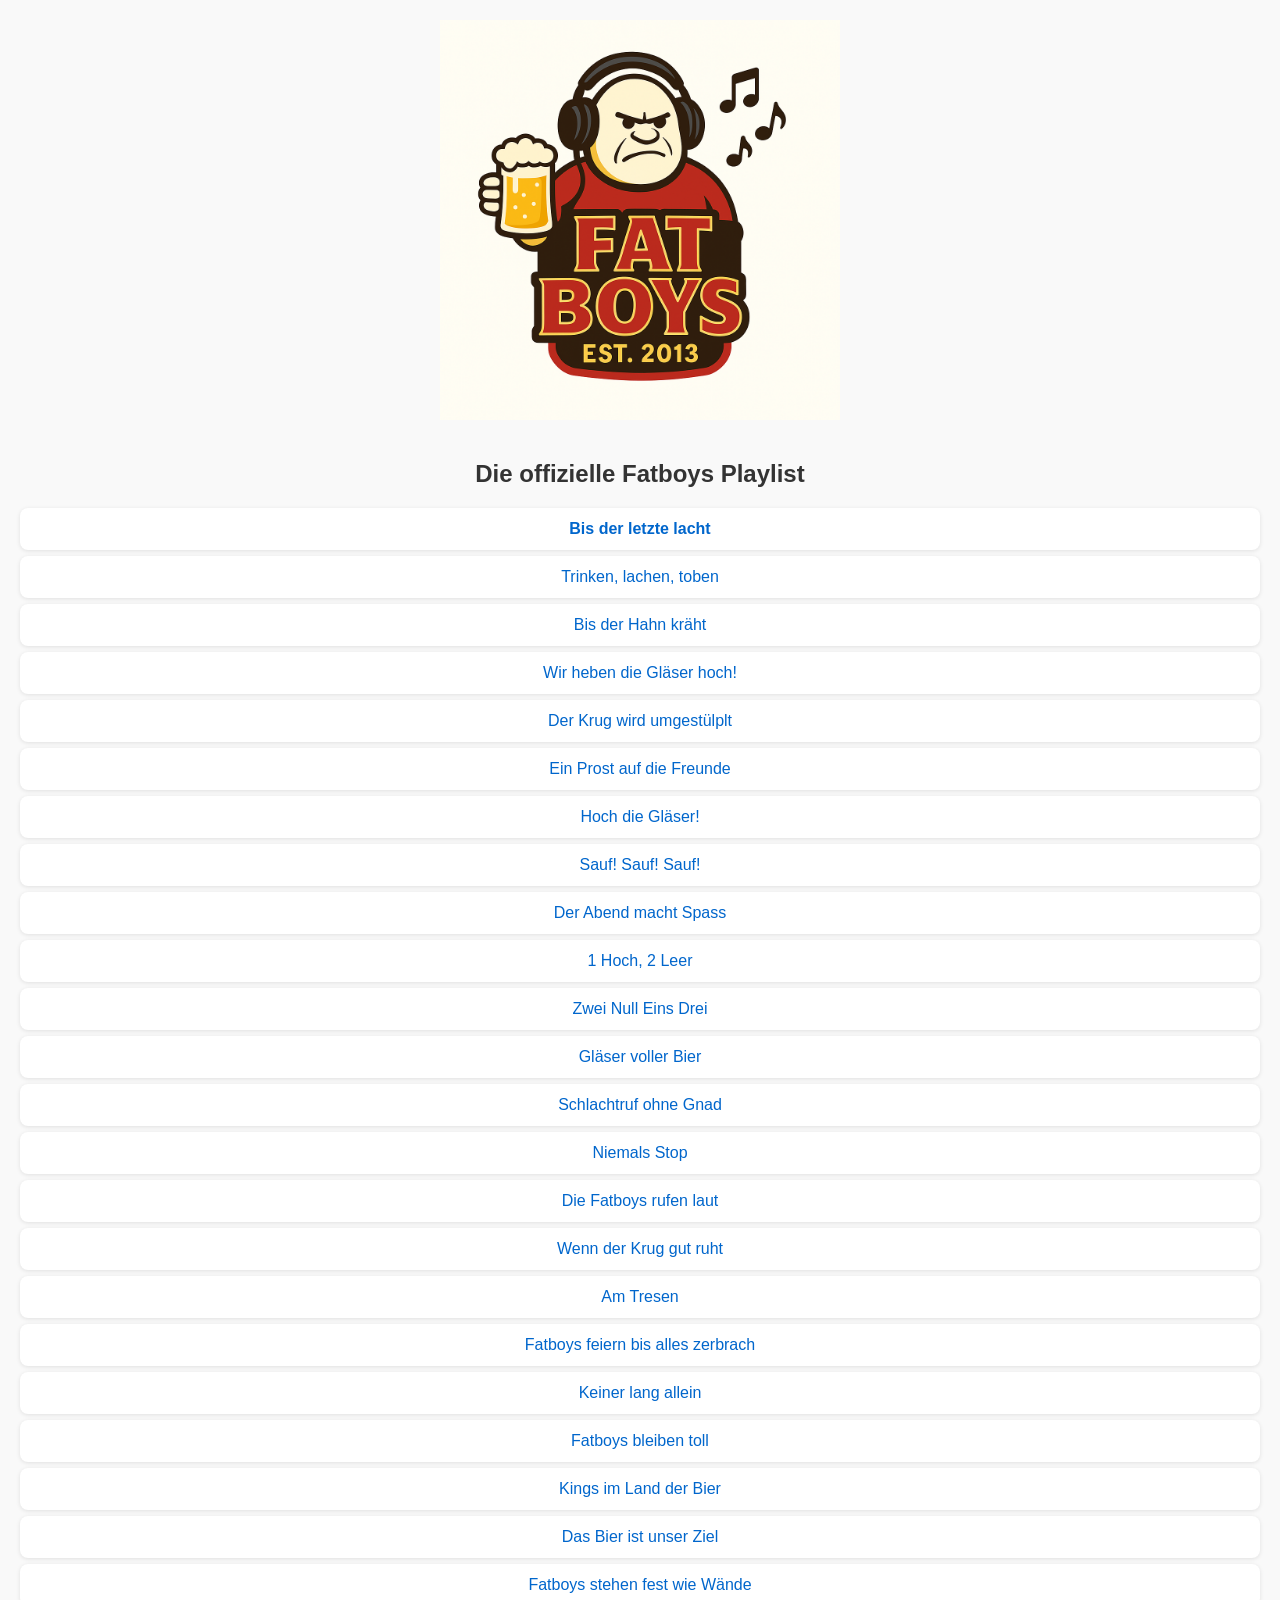
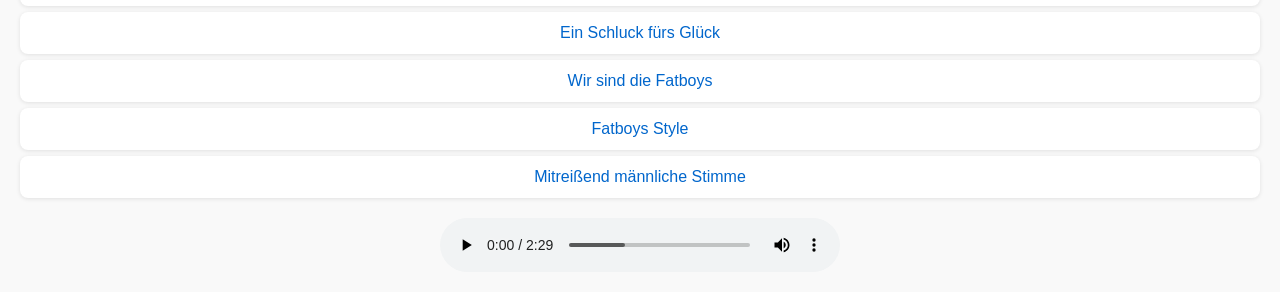
==== index.html @ b1289db1 "change order" ====
<!DOCTYPE html>
<html lang="en">

<head>
  <meta charset="UTF-8">
  <title>Fatboys Playlist</title>
  <link rel="stylesheet" href="style.css">
</head>

<body>
  <img src="img/logo.png" alt="Fatboys Logo" style="width: 400px; height: auto; margin-bottom: 20px;">
  <h1>Die offizielle Fatboys Playlist</h1>

  <ul id="playlist">
    <li data-src="songs/bis_der_letzte_lacht.mp3">Bis der letzte lacht</li>
    <li data-src="songs/trinken_lachen_toben.mp3">Trinken, lachen, toben</li>
    <li data-src="songs/bis_der_hahn_kraeht.mp3">Bis der Hahn kräht</li>
    <li data-src="songs/wir_heben_die_glaeser_hoch.mp3">Wir heben die Gläser hoch!</li>
    <li data-src="songs/der_krug_wird_umgestuelplt.mp3">Der Krug wird umgestülplt</li>
    <li data-src="songs/ein-prost-auf-die-freunde.mp3">Ein Prost auf die Freunde</li>
    <li data-src="songs/hoch_die_glaeser.mp3">Hoch die Gläser!</li>
    <li data-src="songs/sauf_sauf_sauf.mp3">Sauf! Sauf! Sauf!</li>
    <li data-src="songs/der_abend_macht_spass.mp3">Der Abend macht Spass</li>
    <li data-src="songs/1-hoch-2-leer.mp3">1 Hoch, 2 Leer</li>
    <li data-src="songs/2-0-1-3.mp3">Zwei Null Eins Drei</li>
    <li data-src="songs/glaeser_voller_bier.mp3">Gläser voller Bier</li>
    <li data-src="songs/schlachtruf-ohne-gnad.mp3">Schlachtruf ohne Gnad</li>
    <li data-src="songs/niemals_stop.mp3">Niemals Stop</li>
    <li data-src="songs/die-fatboys-rufen-laut.mp3">Die Fatboys rufen laut</li>
    <li data-src="songs/wenn_der_krug_gut_ruht.mp3">Wenn der Krug gut ruht</li>
    <li data-src="songs/am-tresen.mp3">Am Tresen</li>
    <li data-src="songs/fatboys-feiern-bis-alles-zerbrach.mp3">Fatboys feiern bis alles zerbrach</li>
    <li data-src="songs/keiner-lang-allein.mp3">Keiner lang allein</li>
    <li data-src="songs/fatboys-bleiben-toll.mp3">Fatboys bleiben toll</li>
    <li data-src="songs/kings_im_land_der_bier.mp3">Kings im Land der Bier</li>
    <li data-src="songs/das-bier-ist-unser-ziel.mp3">Das Bier ist unser Ziel</li>
    <li data-src="songs/fatboys-stehen-fest-wie-waende.mp3">Fatboys stehen fest wie Wände</li>
    <li data-src="songs/ein_schluck_fuers_glueck.mp3">Ein Schluck fürs Glück</li>
    <li data-src="songs/wir-sind-die-fatboys.mp3">Wir sind die Fatboys</li>
    <li data-src="songs/fatboys_style.mp3">Fatboys Style</li>
    <li data-src="songs/mitreissend_maennliche_stimme.mp3">Mitreißend männliche Stimme</li>
    <!-- Add more songs here -->
  </ul>

  <audio id="audioPlayer" controls></audio>

  <script>
    const audioPlayer = document.getElementById("audioPlayer");
    const playlist = document.getElementById("playlist");
    const songs = Array.from(playlist.querySelectorAll("li"));
    let currentSongIndex = 0;

    function playSong(index) {
      if (index >= 0 && index < songs.length) {
        const songItem = songs[index];
        const src = songItem.getAttribute("data-src");

        // Update UI
        songs.forEach(li => li.style.fontWeight = "normal");
        songItem.style.fontWeight = "bold";

        // Load and play the new song
        audioPlayer.pause(); // stop current if any
        audioPlayer.src = src;
        audioPlayer.load();
        audioPlayer.play().catch(err => {
          console.error("Playback failed:", err);
        });

        currentSongIndex = index;
      }
    }

    // Play selected song when clicked
    playlist.addEventListener("click", function (e) {
      if (e.target.tagName === "LI") {
        const index = songs.indexOf(e.target);
        playSong(index);
      }
    });

    // Play next song or loop to first
    audioPlayer.addEventListener("ended", function () {
      const nextIndex = (currentSongIndex + 1) % songs.length;
      playSong(nextIndex);
    });

    // Optional: Highlight the first song on load, but don't auto-play
    songs.forEach(li => li.style.fontWeight = "normal");
    if (songs.length > 0) {
      songs[0].style.fontWeight = "bold";
      audioPlayer.src = songs[0].getAttribute("data-src");
    }
  </script>
</body>

</html>
---- style.css ----
body {
  font-family: sans-serif;
  background: #f9f9f9;
  padding: 40px;
  text-align: center;
}

h1 {
  color: #333;
}

ul#playlist {
  list-style-type: none;
  padding: 0;
}

ul#playlist li {
  padding: 10px;
  cursor: pointer;
  color: #0066cc;
}

ul#playlist li:hover {
  background-color: #eee;
}

body {
  font-family: sans-serif;
  background: #f9f9f9;
  padding: 20px;
  margin: 0;
  text-align: center;
}

h1 {
  color: #333;
  font-size: 1.5rem;
}

ul#playlist {
  list-style-type: none;
  padding: 0;
  margin: 20px 0;
}

ul#playlist li {
  padding: 12px;
  margin: 6px 0;
  cursor: pointer;
  color: #0066cc;
  background-color: white;
  border-radius: 8px;
  box-shadow: 0 1px 4px rgba(0, 0, 0, 0.1);
  font-size: 1rem;
  transition: background-color 0.2s;
}

ul#playlist li:hover {
  background-color: #f0f0f0;
}

ul#playlist li:active {
  background-color: #e0e0e0;
}

ul#playlist li.bold {
  font-weight: bold;
  background-color: #d0ebff;
}

audio {
  width: 100%;
  max-width: 400px;
  margin: 0 auto;
  display: block;
}

@media (max-width: 600px) {
  body {
    padding: 10px;
  }

  h1 {
    font-size: 1.2rem;
  }

  ul#playlist li {
    font-size: 0.95rem;
    padding: 10px;
  }
}

<audio id="audioPlayer" controls></audio><script>const audioPlayer=document.getElementById("audioPlayer");
const playlist=document.getElementById("playlist");
const songs=Array.from(playlist.querySelectorAll("li"));
let currentSongIndex=0;

function playSong(index) {
  if (index >=0 && index < songs.length) {
    const songItem=songs[index];
    audioPlayer.src=songItem.getAttribute("data-src");
    audioPlayer.load(); // ensure browser knows source has changed
    audioPlayer.play(); // start playing
    songs.forEach(li=> li.style.fontWeight="normal");
    songItem.style.fontWeight="bold";
    currentSongIndex=index;
  }
}

playlist.addEventListener("click", function(e) {
    if (e.target.tagName==="LI") {
      const index=songs.indexOf(e.target);
      playSong(index);
    }
  });

audioPlayer.addEventListener("ended", function () {
    const nextIndex=currentSongIndex + 1;

    if (nextIndex < songs.length) {
      playSong(nextIndex);
    }

    else {
      playSong(0); // loop back to start
    }
  });

// Start with first song highlighted but not autoplayed
songs.forEach(li=> li.style.fontWeight="normal");
songs[0].style.fontWeight="bold";
</script>
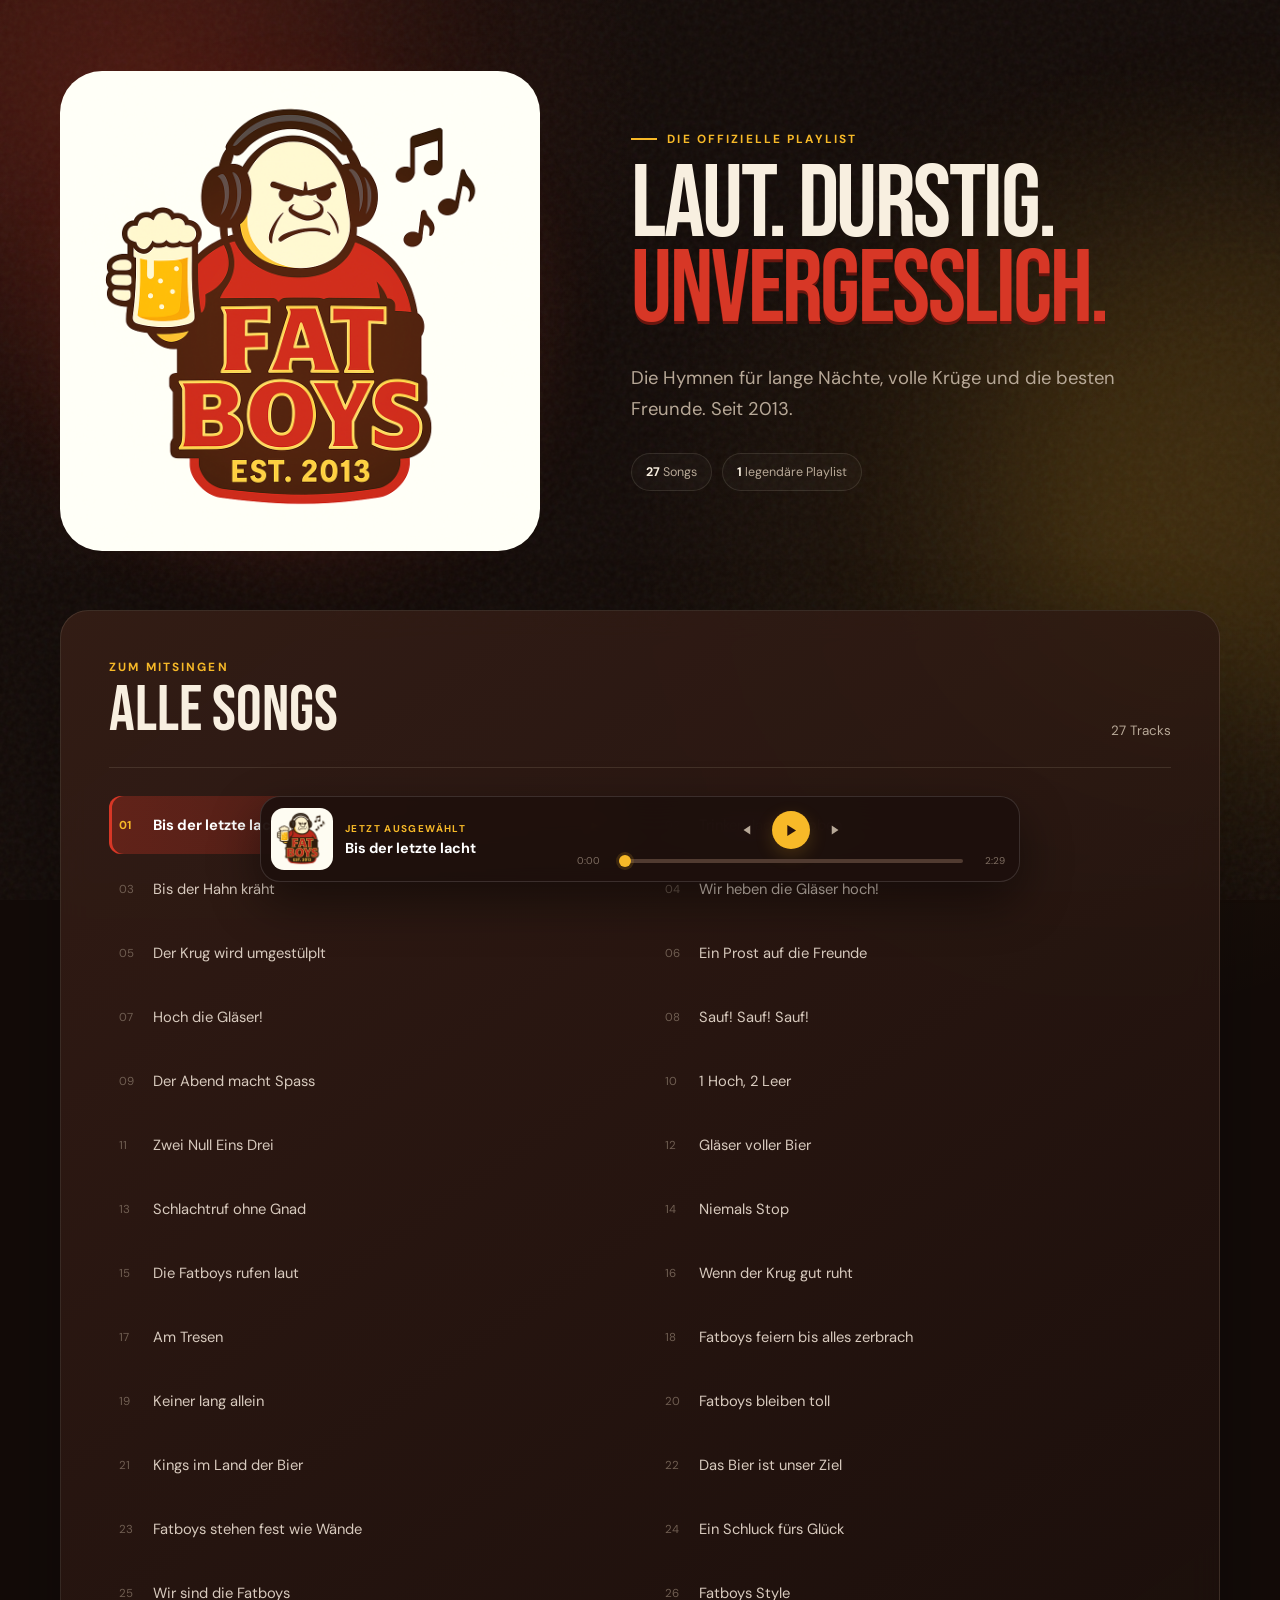
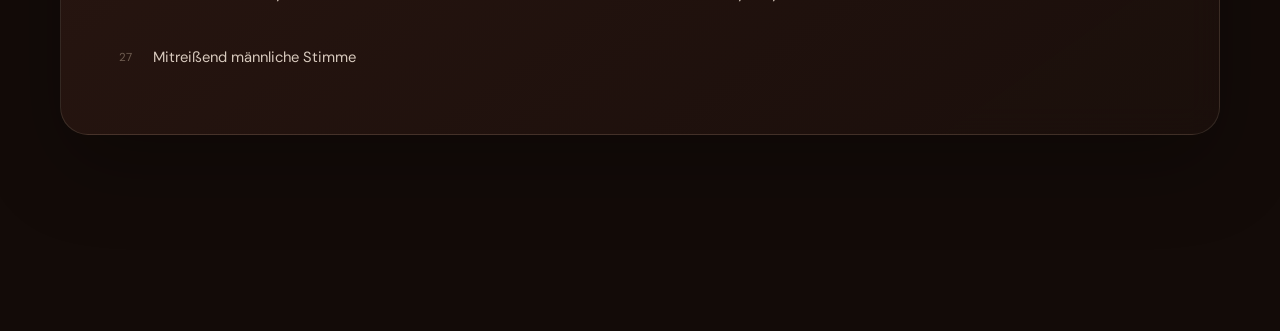
==== commit 0e749264: "Redesign music player" ====
--- a/index.html
+++ b/index.html
@@ -1,96 +1,210 @@
 <!DOCTYPE html>
-<html lang="en">
+<html lang="de">
 
 <head>
   <meta charset="UTF-8">
+  <meta name="viewport" content="width=device-width, initial-scale=1.0">
+  <meta name="theme-color" content="#130b08">
+  <meta name="description" content="Die offizielle Fatboys Playlist.">
   <title>Fatboys Playlist</title>
+  <link rel="preconnect" href="https://fonts.googleapis.com">
+  <link rel="preconnect" href="https://fonts.gstatic.com" crossorigin>
+  <link href="https://fonts.googleapis.com/css2?family=Bebas+Neue&family=DM+Sans:wght@400;500;600;700&display=swap" rel="stylesheet">
   <link rel="stylesheet" href="style.css">
 </head>
 
 <body>
-  <img src="img/logo.png" alt="Fatboys Logo" style="width: 400px; height: auto; margin-bottom: 20px;">
-  <h1>Die offizielle Fatboys Playlist</h1>
-
-  <ul id="playlist">
-    <li data-src="songs/bis_der_letzte_lacht.mp3">Bis der letzte lacht</li>
-    <li data-src="songs/trinken_lachen_toben.mp3">Trinken, lachen, toben</li>
-    <li data-src="songs/bis_der_hahn_kraeht.mp3">Bis der Hahn kräht</li>
-    <li data-src="songs/wir_heben_die_glaeser_hoch.mp3">Wir heben die Gläser hoch!</li>
-    <li data-src="songs/der_krug_wird_umgestuelplt.mp3">Der Krug wird umgestülplt</li>
-    <li data-src="songs/ein-prost-auf-die-freunde.mp3">Ein Prost auf die Freunde</li>
-    <li data-src="songs/hoch_die_glaeser.mp3">Hoch die Gläser!</li>
-    <li data-src="songs/sauf_sauf_sauf.mp3">Sauf! Sauf! Sauf!</li>
-    <li data-src="songs/der_abend_macht_spass.mp3">Der Abend macht Spass</li>
-    <li data-src="songs/1-hoch-2-leer.mp3">1 Hoch, 2 Leer</li>
-    <li data-src="songs/2-0-1-3.mp3">Zwei Null Eins Drei</li>
-    <li data-src="songs/glaeser_voller_bier.mp3">Gläser voller Bier</li>
-    <li data-src="songs/schlachtruf-ohne-gnad.mp3">Schlachtruf ohne Gnad</li>
-    <li data-src="songs/niemals_stop.mp3">Niemals Stop</li>
-    <li data-src="songs/die-fatboys-rufen-laut.mp3">Die Fatboys rufen laut</li>
-    <li data-src="songs/wenn_der_krug_gut_ruht.mp3">Wenn der Krug gut ruht</li>
-    <li data-src="songs/am-tresen.mp3">Am Tresen</li>
-    <li data-src="songs/fatboys-feiern-bis-alles-zerbrach.mp3">Fatboys feiern bis alles zerbrach</li>
-    <li data-src="songs/keiner-lang-allein.mp3">Keiner lang allein</li>
-    <li data-src="songs/fatboys-bleiben-toll.mp3">Fatboys bleiben toll</li>
-    <li data-src="songs/kings_im_land_der_bier.mp3">Kings im Land der Bier</li>
-    <li data-src="songs/das-bier-ist-unser-ziel.mp3">Das Bier ist unser Ziel</li>
-    <li data-src="songs/fatboys-stehen-fest-wie-waende.mp3">Fatboys stehen fest wie Wände</li>
-    <li data-src="songs/ein_schluck_fuers_glueck.mp3">Ein Schluck fürs Glück</li>
-    <li data-src="songs/wir-sind-die-fatboys.mp3">Wir sind die Fatboys</li>
-    <li data-src="songs/fatboys_style.mp3">Fatboys Style</li>
-    <li data-src="songs/mitreissend_maennliche_stimme.mp3">Mitreißend männliche Stimme</li>
-    <!-- Add more songs here -->
-  </ul>
-
-  <audio id="audioPlayer" controls></audio>
+  <div class="ambient ambient-one" aria-hidden="true"></div>
+  <div class="ambient ambient-two" aria-hidden="true"></div>
+
+  <main class="app-shell">
+    <header class="hero">
+      <div class="brand-mark">
+        <img src="img/logo.png" alt="Fatboys Logo">
+      </div>
+      <div class="hero-copy">
+        <p class="eyebrow"><span></span> Die offizielle Playlist</p>
+        <h1>Laut. Durstig.<br><em>Unvergesslich.</em></h1>
+        <p class="intro">Die Hymnen für lange Nächte, volle Krüge und die besten Freunde. Seit 2013.</p>
+        <div class="hero-meta" aria-label="Playlist Informationen">
+          <span><strong>27</strong> Songs</span>
+          <span><strong>1</strong> legendäre Playlist</span>
+        </div>
+      </div>
+    </header>
+
+    <section class="library" aria-labelledby="playlist-title">
+      <div class="section-heading">
+        <div>
+          <p class="eyebrow">Zum Mitsingen</p>
+          <h2 id="playlist-title">Alle Songs</h2>
+        </div>
+        <p class="track-count">27 Tracks</p>
+      </div>
+
+      <ol id="playlist">
+        <li data-src="songs/bis_der_letzte_lacht.mp3">Bis der letzte lacht</li>
+        <li data-src="songs/trinken_lachen_toben.mp3">Trinken, lachen, toben</li>
+        <li data-src="songs/bis_der_hahn_kraeht.mp3">Bis der Hahn kräht</li>
+        <li data-src="songs/wir_heben_die_glaeser_hoch.mp3">Wir heben die Gläser hoch!</li>
+        <li data-src="songs/der_krug_wird_umgestuelplt.mp3">Der Krug wird umgestülplt</li>
+        <li data-src="songs/ein-prost-auf-die-freunde.mp3">Ein Prost auf die Freunde</li>
+        <li data-src="songs/hoch_die_glaeser.mp3">Hoch die Gläser!</li>
+        <li data-src="songs/sauf_sauf_sauf.mp3">Sauf! Sauf! Sauf!</li>
+        <li data-src="songs/der_abend_macht_spass.mp3">Der Abend macht Spass</li>
+        <li data-src="songs/1-hoch-2-leer.mp3">1 Hoch, 2 Leer</li>
+        <li data-src="songs/2-0-1-3.mp3">Zwei Null Eins Drei</li>
+        <li data-src="songs/glaeser_voller_bier.mp3">Gläser voller Bier</li>
+        <li data-src="songs/schlachtruf-ohne-gnad.mp3">Schlachtruf ohne Gnad</li>
+        <li data-src="songs/niemals_stop.mp3">Niemals Stop</li>
+        <li data-src="songs/die-fatboys-rufen-laut.mp3">Die Fatboys rufen laut</li>
+        <li data-src="songs/wenn_der_krug_gut_ruht.mp3">Wenn der Krug gut ruht</li>
+        <li data-src="songs/am-tresen.mp3">Am Tresen</li>
+        <li data-src="songs/fatboys-feiern-bis-alles-zerbrach.mp3">Fatboys feiern bis alles zerbrach</li>
+        <li data-src="songs/keiner-lang-allein.mp3">Keiner lang allein</li>
+        <li data-src="songs/fatboys-bleiben-toll.mp3">Fatboys bleiben toll</li>
+        <li data-src="songs/kings_im_land_der_bier.mp3">Kings im Land der Bier</li>
+        <li data-src="songs/das-bier-ist-unser-ziel.mp3">Das Bier ist unser Ziel</li>
+        <li data-src="songs/fatboys-stehen-fest-wie-waende.mp3">Fatboys stehen fest wie Wände</li>
+        <li data-src="songs/ein_schluck_fuers_glueck.mp3">Ein Schluck fürs Glück</li>
+        <li data-src="songs/wir-sind-die-fatboys.mp3">Wir sind die Fatboys</li>
+        <li data-src="songs/fatboys_style.mp3">Fatboys Style</li>
+        <li data-src="songs/mitreissend_maennliche_stimme.mp3">Mitreißend männliche Stimme</li>
+      </ol>
+    </section>
+  </main>
+
+  <aside class="player-bar" aria-label="Musikplayer">
+    <div class="now-playing">
+      <div class="mini-art"><img src="img/logo.png" alt=""></div>
+      <div>
+        <p class="now-label">Jetzt ausgewählt</p>
+        <p id="current-title">Bis der letzte lacht</p>
+      </div>
+    </div>
+    <div class="player-controls">
+      <div class="transport">
+        <button id="previous" class="icon-button" type="button" aria-label="Vorheriger Song">
+          <svg viewBox="0 0 24 24" aria-hidden="true"><path d="M7 5v14M19 6l-9 6 9 6V6z"/></svg>
+        </button>
+        <button id="play-pause" class="play-button" type="button" aria-label="Abspielen">
+          <svg class="play-icon" viewBox="0 0 24 24" aria-hidden="true"><path d="M8 5v14l11-7L8 5z"/></svg>
+          <svg class="pause-icon" viewBox="0 0 24 24" aria-hidden="true"><path d="M7 5h4v14H7V5zm6 0h4v14h-4V5z"/></svg>
+        </button>
+        <button id="next" class="icon-button" type="button" aria-label="Nächster Song">
+          <svg viewBox="0 0 24 24" aria-hidden="true"><path d="M17 5v14M5 6l9 6-9 6V6z"/></svg>
+        </button>
+      </div>
+      <div class="timeline">
+        <span id="current-time">0:00</span>
+        <input id="progress" type="range" min="0" max="100" value="0" step="0.1" aria-label="Wiedergabeposition">
+        <span id="duration">0:00</span>
+      </div>
+    </div>
+    <audio id="audioPlayer" preload="metadata"></audio>
+  </aside>
 
   <script>
     const audioPlayer = document.getElementById("audioPlayer");
     const playlist = document.getElementById("playlist");
+    const currentTitle = document.getElementById("current-title");
+    const playPauseButton = document.getElementById("play-pause");
+    const previousButton = document.getElementById("previous");
+    const nextButton = document.getElementById("next");
+    const progress = document.getElementById("progress");
+    const currentTime = document.getElementById("current-time");
+    const duration = document.getElementById("duration");
     const songs = Array.from(playlist.querySelectorAll("li"));
     let currentSongIndex = 0;
 
-    function playSong(index) {
-      if (index >= 0 && index < songs.length) {
-        const songItem = songs[index];
-        const src = songItem.getAttribute("data-src");
-
-        // Update UI
-        songs.forEach(li => li.style.fontWeight = "normal");
-        songItem.style.fontWeight = "bold";
-
-        // Load and play the new song
-        audioPlayer.pause(); // stop current if any
-        audioPlayer.src = src;
-        audioPlayer.load();
-        audioPlayer.play().catch(err => {
-          console.error("Playback failed:", err);
-        });
-
-        currentSongIndex = index;
+    function selectSong(index, shouldPlay = true) {
+      if (index < 0 || index >= songs.length) return;
+
+      const songItem = songs[index];
+      songs.forEach(item => item.classList.remove("is-active"));
+      songItem.classList.add("is-active");
+      currentTitle.textContent = songItem.textContent;
+      audioPlayer.src = songItem.dataset.src;
+      currentSongIndex = index;
+
+      if (shouldPlay) {
+        audioPlayer.play().catch(error => console.error("Playback failed:", error));
       }
     }
 
-    // Play selected song when clicked
-    playlist.addEventListener("click", function (e) {
-      if (e.target.tagName === "LI") {
-        const index = songs.indexOf(e.target);
-        playSong(index);
-      }
-    });
-
-    // Play next song or loop to first
-    audioPlayer.addEventListener("ended", function () {
-      const nextIndex = (currentSongIndex + 1) % songs.length;
-      playSong(nextIndex);
-    });
-
-    // Optional: Highlight the first song on load, but don't auto-play
-    songs.forEach(li => li.style.fontWeight = "normal");
-    if (songs.length > 0) {
-      songs[0].style.fontWeight = "bold";
-      audioPlayer.src = songs[0].getAttribute("data-src");
+    playlist.addEventListener("click", event => {
+      const song = event.target.closest("li");
+      if (song) selectSong(songs.indexOf(song));
+    });
+
+    playlist.addEventListener("keydown", event => {
+      const song = event.target.closest("li");
+      if (song && (event.key === "Enter" || event.key === " ")) {
+        event.preventDefault();
+        selectSong(songs.indexOf(song));
+      }
+    });
+
+    function formatTime(seconds) {
+      if (!Number.isFinite(seconds)) return "0:00";
+      const minutes = Math.floor(seconds / 60);
+      return `${minutes}:${Math.floor(seconds % 60).toString().padStart(2, "0")}`;
     }
+
+    playPauseButton.addEventListener("click", () => {
+      if (audioPlayer.paused) {
+        audioPlayer.play().catch(error => console.error("Playback failed:", error));
+      } else {
+        audioPlayer.pause();
+      }
+    });
+
+    previousButton.addEventListener("click", () => {
+      selectSong((currentSongIndex - 1 + songs.length) % songs.length);
+    });
+
+    nextButton.addEventListener("click", () => {
+      selectSong((currentSongIndex + 1) % songs.length);
+    });
+
+    progress.addEventListener("input", () => {
+      if (Number.isFinite(audioPlayer.duration)) {
+        audioPlayer.currentTime = (progress.value / 100) * audioPlayer.duration;
+      }
+    });
+
+    audioPlayer.addEventListener("timeupdate", () => {
+      currentTime.textContent = formatTime(audioPlayer.currentTime);
+      const percentage = audioPlayer.duration ? (audioPlayer.currentTime / audioPlayer.duration) * 100 : 0;
+      progress.value = percentage;
+      progress.style.setProperty("--progress", `${percentage}%`);
+    });
+
+    audioPlayer.addEventListener("loadedmetadata", () => {
+      duration.textContent = formatTime(audioPlayer.duration);
+    });
+
+    audioPlayer.addEventListener("play", () => {
+      playPauseButton.classList.add("is-playing");
+      playPauseButton.setAttribute("aria-label", "Pausieren");
+    });
+
+    audioPlayer.addEventListener("pause", () => {
+      playPauseButton.classList.remove("is-playing");
+      playPauseButton.setAttribute("aria-label", "Abspielen");
+    });
+
+    audioPlayer.addEventListener("ended", () => {
+      selectSong((currentSongIndex + 1) % songs.length);
+    });
+
+    songs.forEach((song, index) => {
+      song.tabIndex = 0;
+      song.setAttribute("role", "button");
+      song.setAttribute("aria-label", `${index + 1}. ${song.textContent} abspielen`);
+    });
+
+    if (songs.length) selectSong(0, false);
   </script>
 </body>
 
--- a/style.css
+++ b/style.css
@@ -1,132 +1,413 @@
+:root {
+  --ink: #f8efe0;
+  --muted: #b7a897;
+  --red: #d73726;
+  --red-dark: #8f1e18;
+  --gold: #f7b928;
+  --brown: #2b1710;
+  --panel: rgba(38, 22, 17, 0.78);
+  --line: rgba(255, 239, 218, 0.11);
+  --display: "Bebas Neue", Impact, sans-serif;
+  --body: "DM Sans", system-ui, sans-serif;
+}
+
+* { box-sizing: border-box; }
+
+html { scroll-behavior: smooth; }
+
 body {
-  font-family: sans-serif;
-  background: #f9f9f9;
-  padding: 40px;
-  text-align: center;
-}
+  margin: 0;
+  min-height: 100vh;
+  color: var(--ink);
+  background:
+    radial-gradient(circle at 12% 5%, rgba(189, 55, 35, 0.2), transparent 31rem),
+    radial-gradient(circle at 87% 28%, rgba(247, 185, 40, 0.08), transparent 30rem),
+    #130b08;
+  font-family: var(--body);
+  padding-bottom: 124px;
+  overflow-x: hidden;
+}
+
+body::before {
+  content: "";
+  position: fixed;
+  inset: 0;
+  z-index: -2;
+  opacity: 0.16;
+  background-image: url("data:image/svg+xml,%3Csvg viewBox='0 0 180 180' xmlns='http://www.w3.org/2000/svg'%3E%3Cfilter id='n'%3E%3CfeTurbulence type='fractalNoise' baseFrequency='.9' numOctaves='3' stitchTiles='stitch'/%3E%3C/filter%3E%3Crect width='100%25' height='100%25' filter='url(%23n)' opacity='.35'/%3E%3C/svg%3E");
+  pointer-events: none;
+}
+
+.ambient {
+  position: fixed;
+  z-index: -1;
+  width: 34rem;
+  height: 34rem;
+  border-radius: 50%;
+  filter: blur(100px);
+  opacity: 0.13;
+  pointer-events: none;
+}
+
+.ambient-one { top: -14rem; left: -12rem; background: var(--red); }
+.ambient-two { right: -15rem; bottom: 10rem; background: var(--gold); }
+
+.app-shell {
+  width: min(1160px, calc(100% - 40px));
+  margin: 0 auto;
+}
+
+.hero {
+  min-height: 610px;
+  display: grid;
+  grid-template-columns: minmax(340px, 0.9fr) 1.1fr;
+  align-items: center;
+  gap: clamp(3rem, 7vw, 7rem);
+  padding: 64px 0 52px;
+}
+
+.brand-mark {
+  position: relative;
+  isolation: isolate;
+  animation: rise-in 0.7s ease-out both;
+}
+
+.brand-mark::before {
+  content: "";
+  position: absolute;
+  inset: 13% 7% 3%;
+  z-index: -1;
+  border-radius: 48%;
+  background: var(--red);
+  opacity: 0.22;
+  filter: blur(54px);
+}
+
+.brand-mark img {
+  display: block;
+  width: 100%;
+  max-width: 480px;
+  aspect-ratio: 1;
+  object-fit: cover;
+  border-radius: 42px;
+  mix-blend-mode: screen;
+  filter: contrast(1.04) saturate(1.08);
+}
+
+.hero-copy { animation: rise-in 0.7s 0.12s ease-out both; }
+
+.eyebrow {
+  display: flex;
+  align-items: center;
+  gap: 10px;
+  margin: 0 0 16px;
+  color: var(--gold);
+  font-size: 0.74rem;
+  font-weight: 700;
+  letter-spacing: 0.18em;
+  text-transform: uppercase;
+}
+
+.eyebrow span { width: 26px; height: 2px; background: currentColor; }
+
+h1, h2 { font-family: var(--display); font-weight: 400; text-transform: uppercase; }
 
 h1 {
-  color: #333;
-}
-
-ul#playlist {
-  list-style-type: none;
+  margin: 0;
+  max-width: 690px;
+  font-size: clamp(4.4rem, 8vw, 7.7rem);
+  line-height: 0.83;
+  letter-spacing: -0.025em;
+}
+
+h1 em { color: var(--red); font-style: normal; text-shadow: 0 3px 0 #69160f; }
+
+.intro {
+  max-width: 550px;
+  margin: 30px 0 28px;
+  color: var(--muted);
+  font-size: clamp(1rem, 1.5vw, 1.15rem);
+  line-height: 1.7;
+}
+
+.hero-meta { display: flex; gap: 10px; flex-wrap: wrap; }
+
+.hero-meta span {
+  padding: 10px 14px;
+  border: 1px solid var(--line);
+  border-radius: 999px;
+  color: var(--muted);
+  font-size: 0.78rem;
+  background: rgba(255,255,255,0.025);
+}
+
+.hero-meta strong { color: var(--ink); }
+
+.library {
+  margin-bottom: 72px;
+  padding: clamp(24px, 4vw, 48px);
+  border: 1px solid var(--line);
+  border-radius: 28px;
+  background: linear-gradient(145deg, rgba(56, 31, 23, 0.84), rgba(28, 16, 12, 0.82));
+  box-shadow: 0 32px 80px rgba(0,0,0,0.25);
+  backdrop-filter: blur(16px);
+}
+
+.section-heading {
+  display: flex;
+  align-items: end;
+  justify-content: space-between;
+  gap: 20px;
+  margin-bottom: 28px;
+  padding-bottom: 24px;
+  border-bottom: 1px solid var(--line);
+}
+
+.section-heading .eyebrow { margin-bottom: 4px; }
+
+h2 { margin: 0; font-size: clamp(2.5rem, 5vw, 4rem); line-height: 1; }
+
+.track-count { margin: 0 0 4px; color: var(--muted); font-size: 0.84rem; }
+
+#playlist {
+  list-style: none;
+  margin: 0;
   padding: 0;
-}
-
-ul#playlist li {
-  padding: 10px;
+  display: grid;
+  grid-template-columns: repeat(2, minmax(0, 1fr));
+  gap: 6px 30px;
+  counter-reset: tracks;
+}
+
+#playlist li {
+  counter-increment: tracks;
+  position: relative;
+  display: grid;
+  grid-template-columns: 34px 1fr 34px;
+  align-items: center;
+  min-height: 58px;
+  padding: 8px 10px;
+  border-radius: 12px;
+  color: #d8cabe;
+  font-size: 0.92rem;
   cursor: pointer;
-  color: #0066cc;
-}
-
-ul#playlist li:hover {
-  background-color: #eee;
-}
-
-body {
-  font-family: sans-serif;
-  background: #f9f9f9;
-  padding: 20px;
+  transition: background 180ms ease, color 180ms ease, transform 180ms ease;
+  outline: none;
+}
+
+#playlist li::before {
+  content: counter(tracks, decimal-leading-zero);
+  color: #705e52;
+  font-variant-numeric: tabular-nums;
+  font-size: 0.72rem;
+}
+
+#playlist li::after {
+  content: "▶";
+  display: grid;
+  width: 28px;
+  height: 28px;
+  place-items: center;
+  border-radius: 50%;
+  color: var(--gold);
+  background: rgba(247, 185, 40, 0.1);
+  font-size: 0.55rem;
+  opacity: 0;
+  transform: translateX(-5px);
+  transition: opacity 180ms ease, transform 180ms ease;
+}
+
+#playlist li:hover,
+#playlist li:focus-visible {
+  color: var(--ink);
+  background: rgba(255,255,255,0.055);
+  transform: translateX(3px);
+}
+
+#playlist li:hover::after,
+#playlist li:focus-visible::after,
+#playlist li.is-active::after { opacity: 1; transform: translateX(0); }
+
+#playlist li.is-active {
+  color: white;
+  font-weight: 700;
+  background: linear-gradient(90deg, rgba(215,55,38,0.3), rgba(215,55,38,0.08));
+  box-shadow: inset 3px 0 0 var(--red);
+}
+
+#playlist li.is-active::before { color: var(--gold); }
+
+.player-bar {
+  position: fixed;
+  z-index: 20;
+  left: 50%;
+  bottom: 18px;
+  width: min(760px, calc(100% - 28px));
+  min-height: 86px;
+  padding: 10px 14px 10px 10px;
+  display: grid;
+  grid-template-columns: minmax(210px, 0.8fr) minmax(340px, 1.2fr);
+  align-items: center;
+  gap: 20px;
+  transform: translateX(-50%);
+  border: 1px solid rgba(255,255,255,0.13);
+  border-radius: 20px;
+  background: rgba(29, 16, 12, 0.92);
+  box-shadow: 0 20px 50px rgba(0,0,0,0.46);
+  backdrop-filter: blur(24px);
+}
+
+.now-playing { display: flex; align-items: center; gap: 12px; min-width: 0; }
+
+.mini-art {
+  flex: 0 0 62px;
+  height: 62px;
+  overflow: hidden;
+  border-radius: 13px;
+  background: #f7f0e4;
+}
+
+.mini-art img { width: 100%; height: 100%; object-fit: cover; }
+
+.now-playing > div:last-child { min-width: 0; }
+
+.now-label {
+  margin: 0 0 4px;
+  color: var(--gold);
+  font-size: 0.62rem;
+  font-weight: 700;
+  letter-spacing: 0.14em;
+  text-transform: uppercase;
+}
+
+#current-title {
   margin: 0;
-  text-align: center;
-}
-
-h1 {
-  color: #333;
-  font-size: 1.5rem;
-}
-
-ul#playlist {
-  list-style-type: none;
+  overflow: hidden;
+  color: white;
+  font-size: 0.9rem;
+  font-weight: 700;
+  text-overflow: ellipsis;
+  white-space: nowrap;
+}
+
+.player-controls { min-width: 0; }
+
+.transport {
+  display: flex;
+  align-items: center;
+  justify-content: center;
+  gap: 12px;
+  margin-bottom: 5px;
+}
+
+.icon-button,
+.play-button {
+  display: grid;
+  place-items: center;
   padding: 0;
-  margin: 20px 0;
-}
-
-ul#playlist li {
-  padding: 12px;
-  margin: 6px 0;
+  border: 0;
+  border-radius: 50%;
+  color: var(--ink);
+  background: transparent;
   cursor: pointer;
-  color: #0066cc;
-  background-color: white;
-  border-radius: 8px;
-  box-shadow: 0 1px 4px rgba(0, 0, 0, 0.1);
-  font-size: 1rem;
-  transition: background-color 0.2s;
-}
-
-ul#playlist li:hover {
-  background-color: #f0f0f0;
-}
-
-ul#playlist li:active {
-  background-color: #e0e0e0;
-}
-
-ul#playlist li.bold {
-  font-weight: bold;
-  background-color: #d0ebff;
-}
-
-audio {
+  transition: color 160ms ease, background 160ms ease, transform 160ms ease;
+}
+
+.icon-button { width: 30px; height: 30px; color: var(--muted); }
+.icon-button:hover { color: white; background: rgba(255,255,255,0.06); }
+
+.play-button {
+  width: 38px;
+  height: 38px;
+  color: #26120d;
+  background: var(--gold);
+  box-shadow: 0 6px 18px rgba(247,185,40,0.18);
+}
+
+.play-button:hover { transform: scale(1.06); background: #ffc846; }
+.icon-button:active, .play-button:active { transform: scale(0.94); }
+.icon-button:focus-visible, .play-button:focus-visible { outline: 2px solid var(--gold); outline-offset: 3px; }
+
+.icon-button svg { width: 18px; height: 18px; }
+.play-button svg { width: 19px; height: 19px; }
+.icon-button svg, .play-button svg { fill: currentColor; }
+.pause-icon { display: none; }
+.play-button.is-playing .play-icon { display: none; }
+.play-button.is-playing .pause-icon { display: block; }
+
+.timeline {
+  display: grid;
+  grid-template-columns: 34px 1fr 34px;
+  align-items: center;
+  gap: 8px;
+  color: #7e6d61;
+  font-size: 0.62rem;
+  font-variant-numeric: tabular-nums;
+}
+
+.timeline span:last-child { text-align: right; }
+
+#progress {
+  --progress: 0%;
   width: 100%;
-  max-width: 400px;
-  margin: 0 auto;
-  display: block;
-}
-
-@media (max-width: 600px) {
-  body {
-    padding: 10px;
-  }
-
-  h1 {
-    font-size: 1.2rem;
-  }
-
-  ul#playlist li {
-    font-size: 0.95rem;
-    padding: 10px;
-  }
-}
-
-<audio id="audioPlayer" controls></audio><script>const audioPlayer=document.getElementById("audioPlayer");
-const playlist=document.getElementById("playlist");
-const songs=Array.from(playlist.querySelectorAll("li"));
-let currentSongIndex=0;
-
-function playSong(index) {
-  if (index >=0 && index < songs.length) {
-    const songItem=songs[index];
-    audioPlayer.src=songItem.getAttribute("data-src");
-    audioPlayer.load(); // ensure browser knows source has changed
-    audioPlayer.play(); // start playing
-    songs.forEach(li=> li.style.fontWeight="normal");
-    songItem.style.fontWeight="bold";
-    currentSongIndex=index;
-  }
-}
-
-playlist.addEventListener("click", function(e) {
-    if (e.target.tagName==="LI") {
-      const index=songs.indexOf(e.target);
-      playSong(index);
-    }
-  });
-
-audioPlayer.addEventListener("ended", function () {
-    const nextIndex=currentSongIndex + 1;
-
-    if (nextIndex < songs.length) {
-      playSong(nextIndex);
-    }
-
-    else {
-      playSong(0); // loop back to start
-    }
-  });
-
-// Start with first song highlighted but not autoplayed
-songs.forEach(li=> li.style.fontWeight="normal");
-songs[0].style.fontWeight="bold";
-</script>+  height: 4px;
+  margin: 0;
+  appearance: none;
+  border-radius: 99px;
+  background: linear-gradient(to right, var(--red) var(--progress), #513b31 var(--progress));
+  cursor: pointer;
+}
+
+#progress::-webkit-slider-thumb {
+  width: 12px;
+  height: 12px;
+  appearance: none;
+  border-radius: 50%;
+  background: var(--gold);
+  box-shadow: 0 0 0 3px rgba(247,185,40,0.14);
+}
+
+#progress::-moz-range-thumb {
+  width: 12px;
+  height: 12px;
+  border: 0;
+  border-radius: 50%;
+  background: var(--gold);
+}
+
+#progress:focus-visible { outline: 2px solid var(--gold); outline-offset: 5px; }
+
+audio { display: none; }
+
+@keyframes rise-in {
+  from { opacity: 0; transform: translateY(20px); }
+  to { opacity: 1; transform: translateY(0); }
+}
+
+@media (max-width: 800px) {
+  .hero { min-height: auto; grid-template-columns: 1fr; gap: 10px; padding-top: 28px; text-align: center; }
+  .brand-mark img { max-width: 330px; margin: 0 auto; }
+  .hero-copy .eyebrow { justify-content: center; }
+  .intro { margin-left: auto; margin-right: auto; }
+  .hero-meta { justify-content: center; }
+  #playlist { grid-template-columns: 1fr; }
+}
+
+@media (max-width: 580px) {
+  body { padding-bottom: 144px; }
+  .app-shell { width: min(100% - 24px, 1160px); }
+  h1 { font-size: clamp(3.05rem, 13.5vw, 3.65rem); letter-spacing: -0.04em; }
+  .hero { padding-bottom: 38px; }
+  .library { padding: 22px 14px; border-radius: 20px; }
+  .section-heading { padding-inline: 6px; }
+  #playlist li { grid-template-columns: 32px 1fr 30px; min-height: 54px; padding-inline: 7px; }
+  .player-bar { left: 12px; right: 12px; bottom: 10px; width: auto; grid-template-columns: 1fr; gap: 6px; padding: 8px 10px 10px; transform: none; }
+  .now-playing { padding-right: 128px; }
+  .mini-art { width: 46px; height: 46px; flex-basis: 46px; }
+  .transport { position: absolute; top: 10px; right: 10px; width: 120px; height: 42px; margin: 0; gap: 6px; }
+  .timeline { margin-top: 5px; }
+}
+
+@media (prefers-reduced-motion: reduce) {
+  *, *::before, *::after { scroll-behavior: auto !important; animation-duration: 0.01ms !important; transition-duration: 0.01ms !important; }
+}
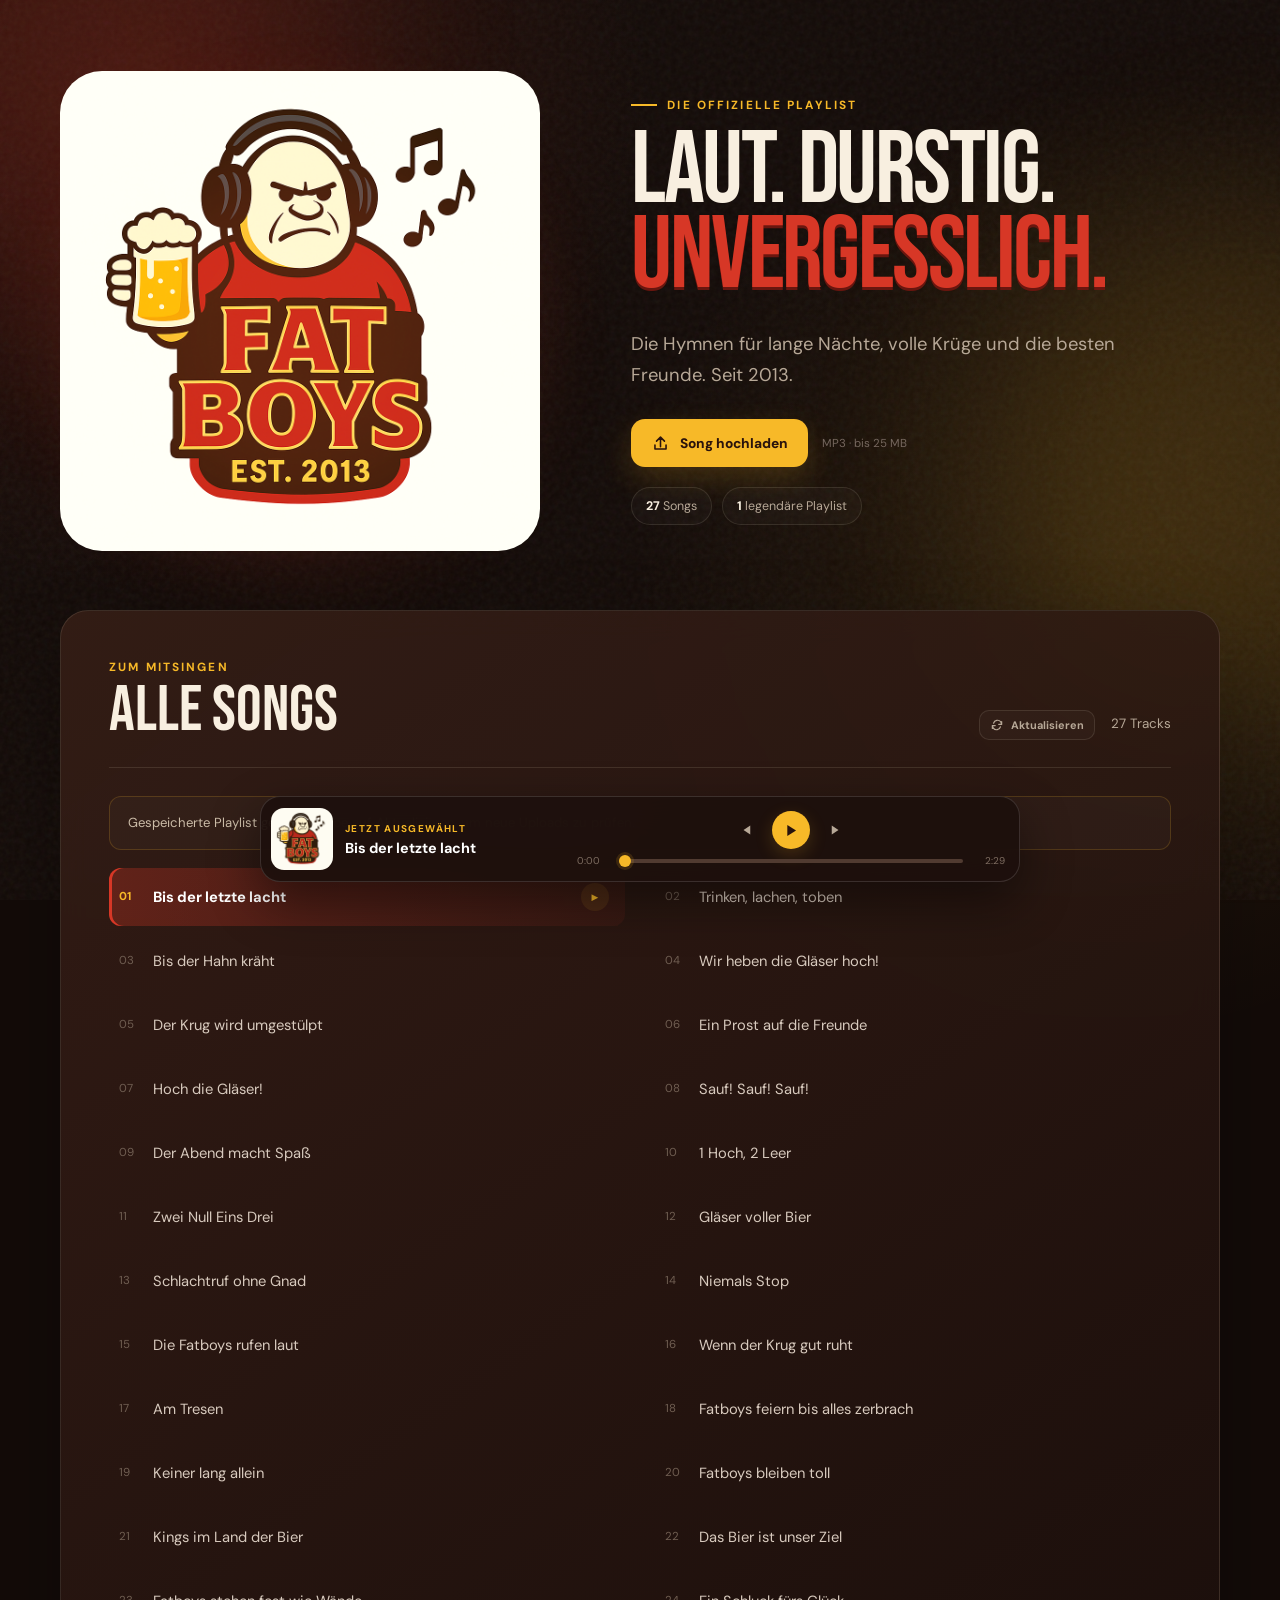
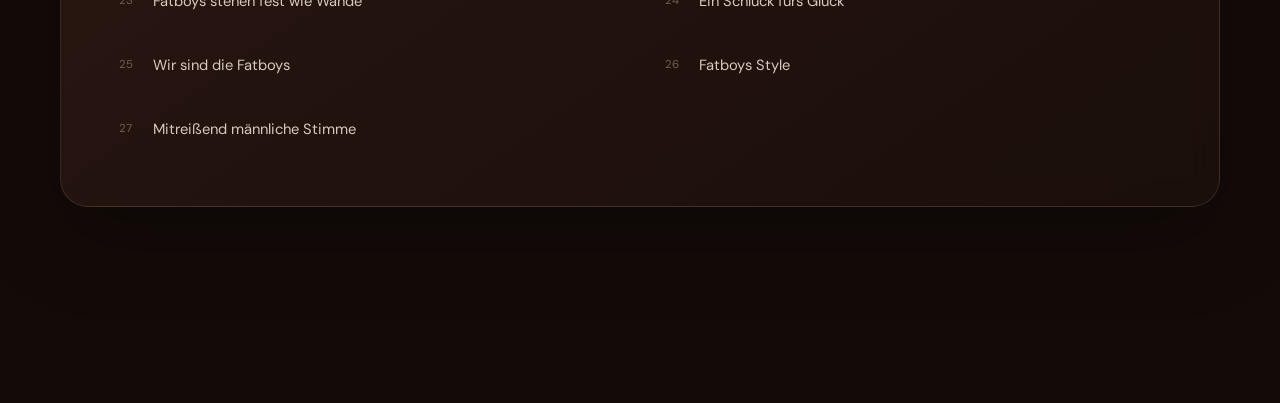
==== commit 9b313f92: "Add automatic song uploads" ====
--- a/index.html
+++ b/index.html
@@ -26,8 +26,15 @@
         <p class="eyebrow"><span></span> Die offizielle Playlist</p>
         <h1>Laut. Durstig.<br><em>Unvergesslich.</em></h1>
         <p class="intro">Die Hymnen für lange Nächte, volle Krüge und die besten Freunde. Seit 2013.</p>
+        <div class="hero-actions">
+          <a class="upload-button" href="https://github.com/FatboysIbb/songs/upload/main/songs" target="_blank" rel="noopener">
+            <svg viewBox="0 0 24 24" aria-hidden="true"><path d="M12 16V4m0 0L7 9m5-5 5 5M5 14v5h14v-5"/></svg>
+            Song hochladen
+          </a>
+          <span>MP3 · bis 25 MB</span>
+        </div>
         <div class="hero-meta" aria-label="Playlist Informationen">
-          <span><strong>27</strong> Songs</span>
+          <span><strong id="hero-track-count">…</strong> Songs</span>
           <span><strong>1</strong> legendäre Playlist</span>
         </div>
       </div>
@@ -39,38 +46,18 @@
           <p class="eyebrow">Zum Mitsingen</p>
           <h2 id="playlist-title">Alle Songs</h2>
         </div>
-        <p class="track-count">27 Tracks</p>
-      </div>
-
-      <ol id="playlist">
-        <li data-src="songs/bis_der_letzte_lacht.mp3">Bis der letzte lacht</li>
-        <li data-src="songs/trinken_lachen_toben.mp3">Trinken, lachen, toben</li>
-        <li data-src="songs/bis_der_hahn_kraeht.mp3">Bis der Hahn kräht</li>
-        <li data-src="songs/wir_heben_die_glaeser_hoch.mp3">Wir heben die Gläser hoch!</li>
-        <li data-src="songs/der_krug_wird_umgestuelplt.mp3">Der Krug wird umgestülplt</li>
-        <li data-src="songs/ein-prost-auf-die-freunde.mp3">Ein Prost auf die Freunde</li>
-        <li data-src="songs/hoch_die_glaeser.mp3">Hoch die Gläser!</li>
-        <li data-src="songs/sauf_sauf_sauf.mp3">Sauf! Sauf! Sauf!</li>
-        <li data-src="songs/der_abend_macht_spass.mp3">Der Abend macht Spass</li>
-        <li data-src="songs/1-hoch-2-leer.mp3">1 Hoch, 2 Leer</li>
-        <li data-src="songs/2-0-1-3.mp3">Zwei Null Eins Drei</li>
-        <li data-src="songs/glaeser_voller_bier.mp3">Gläser voller Bier</li>
-        <li data-src="songs/schlachtruf-ohne-gnad.mp3">Schlachtruf ohne Gnad</li>
-        <li data-src="songs/niemals_stop.mp3">Niemals Stop</li>
-        <li data-src="songs/die-fatboys-rufen-laut.mp3">Die Fatboys rufen laut</li>
-        <li data-src="songs/wenn_der_krug_gut_ruht.mp3">Wenn der Krug gut ruht</li>
-        <li data-src="songs/am-tresen.mp3">Am Tresen</li>
-        <li data-src="songs/fatboys-feiern-bis-alles-zerbrach.mp3">Fatboys feiern bis alles zerbrach</li>
-        <li data-src="songs/keiner-lang-allein.mp3">Keiner lang allein</li>
-        <li data-src="songs/fatboys-bleiben-toll.mp3">Fatboys bleiben toll</li>
-        <li data-src="songs/kings_im_land_der_bier.mp3">Kings im Land der Bier</li>
-        <li data-src="songs/das-bier-ist-unser-ziel.mp3">Das Bier ist unser Ziel</li>
-        <li data-src="songs/fatboys-stehen-fest-wie-waende.mp3">Fatboys stehen fest wie Wände</li>
-        <li data-src="songs/ein_schluck_fuers_glueck.mp3">Ein Schluck fürs Glück</li>
-        <li data-src="songs/wir-sind-die-fatboys.mp3">Wir sind die Fatboys</li>
-        <li data-src="songs/fatboys_style.mp3">Fatboys Style</li>
-        <li data-src="songs/mitreissend_maennliche_stimme.mp3">Mitreißend männliche Stimme</li>
-      </ol>
+        <div class="library-tools">
+          <button id="refresh-songs" class="refresh-button" type="button">
+            <svg viewBox="0 0 24 24" aria-hidden="true"><path d="M20 6v5h-5M4 18v-5h5M6.1 9A7 7 0 0 1 18.4 6.6L20 11M4 13l1.6 4.4A7 7 0 0 0 17.9 15"/></svg>
+            Aktualisieren
+          </button>
+          <p id="track-count" class="track-count">Songs werden geladen</p>
+        </div>
+      </div>
+
+      <div id="playlist-status" class="playlist-status" role="status">Songs werden geladen …</div>
+      <ol id="playlist" aria-live="polite" aria-busy="true"></ol>
+      <noscript><p class="playlist-status is-error">Bitte JavaScript aktivieren, um die Playlist zu laden.</p></noscript>
     </section>
   </main>
 
@@ -79,19 +66,19 @@
       <div class="mini-art"><img src="img/logo.png" alt=""></div>
       <div>
         <p class="now-label">Jetzt ausgewählt</p>
-        <p id="current-title">Bis der letzte lacht</p>
+        <p id="current-title">Songs werden geladen</p>
       </div>
     </div>
     <div class="player-controls">
       <div class="transport">
-        <button id="previous" class="icon-button" type="button" aria-label="Vorheriger Song">
+        <button id="previous" class="icon-button" type="button" aria-label="Vorheriger Song" disabled>
           <svg viewBox="0 0 24 24" aria-hidden="true"><path d="M7 5v14M19 6l-9 6 9 6V6z"/></svg>
         </button>
-        <button id="play-pause" class="play-button" type="button" aria-label="Abspielen">
+        <button id="play-pause" class="play-button" type="button" aria-label="Abspielen" disabled>
           <svg class="play-icon" viewBox="0 0 24 24" aria-hidden="true"><path d="M8 5v14l11-7L8 5z"/></svg>
           <svg class="pause-icon" viewBox="0 0 24 24" aria-hidden="true"><path d="M7 5h4v14H7V5zm6 0h4v14h-4V5z"/></svg>
         </button>
-        <button id="next" class="icon-button" type="button" aria-label="Nächster Song">
+        <button id="next" class="icon-button" type="button" aria-label="Nächster Song" disabled>
           <svg viewBox="0 0 24 24" aria-hidden="true"><path d="M17 5v14M5 6l9 6-9 6V6z"/></svg>
         </button>
       </div>
@@ -114,8 +101,123 @@
     const progress = document.getElementById("progress");
     const currentTime = document.getElementById("current-time");
     const duration = document.getElementById("duration");
-    const songs = Array.from(playlist.querySelectorAll("li"));
+    const heroTrackCount = document.getElementById("hero-track-count");
+    const trackCount = document.getElementById("track-count");
+    const playlistStatus = document.getElementById("playlist-status");
+    const refreshSongsButton = document.getElementById("refresh-songs");
+    const songsApiUrl = "https://api.github.com/repos/FatboysIbb/songs/contents/songs?ref=main";
+    let songs = [];
     let currentSongIndex = 0;
+
+    function titleFromFilename(filename) {
+      const title = filename
+        .replace(/\.mp3$/i, "")
+        .replace(/[-_]+/g, " ")
+        .replace(/\b(glaeser|gläser)\b/gi, "Gläser")
+        .replace(/\b(fuers|fürs)\b/gi, "fürs")
+        .replace(/\b(glueck|glück)\b/gi, "Glück")
+        .replace(/\b(waende|wände)\b/gi, "Wände")
+        .replace(/\b(kraeht|kräht)\b/gi, "kräht")
+        .replace(/\b(maennliche|männliche)\b/gi, "männliche")
+        .replace(/\b(mitreissend|mitreißend)\b/gi, "Mitreißend")
+        .trim();
+
+      return title ? title.charAt(0).toUpperCase() + title.slice(1) : "Neuer Song";
+    }
+
+    function songUrl(filename) {
+      return `songs/${filename.split("/").map(encodeURIComponent).join("/")}`;
+    }
+
+    function mergeTracks(metadata, discoveredFiles) {
+      const discoveredSet = new Set(discoveredFiles);
+      const known = metadata.filter(track => discoveredSet.has(track.file));
+      const knownFiles = new Set(known.map(track => track.file));
+      const newTracks = discoveredFiles
+        .filter(file => !knownFiles.has(file))
+        .sort((a, b) => a.localeCompare(b, "de"))
+        .map(file => ({ file, title: titleFromFilename(file) }));
+
+      return [...known, ...newTracks];
+    }
+
+    function renderSongs(tracks) {
+      playlist.replaceChildren();
+      const fragment = document.createDocumentFragment();
+
+      tracks.forEach((track, index) => {
+        const song = document.createElement("li");
+        song.dataset.src = songUrl(track.file);
+        song.textContent = track.title;
+        song.tabIndex = 0;
+        song.setAttribute("role", "button");
+        song.setAttribute("aria-label", `${index + 1}. ${track.title} abspielen`);
+        fragment.appendChild(song);
+      });
+
+      playlist.appendChild(fragment);
+      playlist.setAttribute("aria-busy", "false");
+      songs = Array.from(playlist.querySelectorAll("li"));
+      heroTrackCount.textContent = songs.length;
+      trackCount.textContent = `${songs.length} ${songs.length === 1 ? "Track" : "Tracks"}`;
+      playPauseButton.disabled = songs.length === 0;
+      previousButton.disabled = songs.length === 0;
+      nextButton.disabled = songs.length === 0;
+
+      if (songs.length) {
+        selectSong(0, false);
+      } else {
+        currentTitle.textContent = "Noch keine Songs";
+      }
+    }
+
+    async function loadSongs() {
+      playlist.setAttribute("aria-busy", "true");
+      playlistStatus.hidden = false;
+      playlistStatus.className = "playlist-status";
+      playlistStatus.textContent = "Songs werden geladen …";
+      refreshSongsButton.classList.add("is-loading");
+      refreshSongsButton.disabled = true;
+
+      const metadataRequest = fetch("tracks.json", { cache: "no-store" }).then(response => {
+        if (!response.ok) throw new Error("Track metadata unavailable");
+        return response.json();
+      });
+      const discoveryRequest = fetch(songsApiUrl, {
+        cache: "no-store",
+        headers: { Accept: "application/vnd.github+json" }
+      }).then(response => {
+        if (!response.ok) throw new Error(`GitHub returned ${response.status}`);
+        return response.json();
+      });
+
+      const [metadataResult, discoveryResult] = await Promise.allSettled([metadataRequest, discoveryRequest]);
+      const metadata = metadataResult.status === "fulfilled" ? metadataResult.value : [];
+      const discoveredFiles = discoveryResult.status === "fulfilled" && Array.isArray(discoveryResult.value)
+        ? discoveryResult.value.filter(item => item.type === "file" && item.name.toLowerCase().endsWith(".mp3")).map(item => item.name)
+        : null;
+
+      try {
+        if (discoveredFiles) {
+          renderSongs(mergeTracks(metadata, discoveredFiles));
+          playlistStatus.hidden = true;
+        } else if (metadata.length) {
+          renderSongs(metadata);
+          playlistStatus.classList.add("is-notice");
+          playlistStatus.textContent = "Gespeicherte Playlist geladen. Tippe auf Aktualisieren, um neue Uploads zu prüfen.";
+        } else {
+          throw new Error("No song source available");
+        }
+      } catch (error) {
+        console.error("Playlist loading failed:", error);
+        renderSongs([]);
+        playlistStatus.classList.add("is-error");
+        playlistStatus.textContent = "Die Playlist konnte gerade nicht geladen werden. Bitte versuche es erneut.";
+      } finally {
+        refreshSongsButton.classList.remove("is-loading");
+        refreshSongsButton.disabled = false;
+      }
+    }
 
     function selectSong(index, shouldPlay = true) {
       if (index < 0 || index >= songs.length) return;
@@ -145,6 +247,8 @@
       }
     });
 
+    refreshSongsButton.addEventListener("click", loadSongs);
+
     function formatTime(seconds) {
       if (!Number.isFinite(seconds)) return "0:00";
       const minutes = Math.floor(seconds / 60);
@@ -198,13 +302,7 @@
       selectSong((currentSongIndex + 1) % songs.length);
     });
 
-    songs.forEach((song, index) => {
-      song.tabIndex = 0;
-      song.setAttribute("role", "button");
-      song.setAttribute("aria-label", `${index + 1}. ${song.textContent} abspielen`);
-    });
-
-    if (songs.length) selectSong(0, false);
+    loadSongs();
   </script>
 </body>
 
--- a/style.css
+++ b/style.css
@@ -130,6 +130,49 @@
   line-height: 1.7;
 }
 
+.hero-actions {
+  display: flex;
+  align-items: center;
+  gap: 14px;
+  margin: 0 0 20px;
+}
+
+.upload-button {
+  display: inline-flex;
+  align-items: center;
+  gap: 10px;
+  min-height: 48px;
+  padding: 0 20px;
+  border-radius: 14px;
+  color: #2a130c;
+  background: var(--gold);
+  box-shadow: 0 12px 30px rgba(247, 185, 40, 0.18);
+  font-size: 0.86rem;
+  font-weight: 800;
+  text-decoration: none;
+  transition: background 160ms ease, transform 160ms ease, box-shadow 160ms ease;
+}
+
+.upload-button svg {
+  width: 19px;
+  height: 19px;
+  fill: none;
+  stroke: currentColor;
+  stroke-linecap: round;
+  stroke-linejoin: round;
+  stroke-width: 2;
+}
+
+.upload-button:hover {
+  background: #ffc846;
+  box-shadow: 0 15px 34px rgba(247, 185, 40, 0.24);
+  transform: translateY(-2px);
+}
+
+.upload-button:focus-visible { outline: 2px solid white; outline-offset: 3px; }
+
+.hero-actions > span { color: #75675e; font-size: 0.72rem; }
+
 .hero-meta { display: flex; gap: 10px; flex-wrap: wrap; }
 
 .hero-meta span {
@@ -167,7 +210,63 @@
 
 h2 { margin: 0; font-size: clamp(2.5rem, 5vw, 4rem); line-height: 1; }
 
+.library-tools {
+  display: flex;
+  align-items: center;
+  gap: 16px;
+  margin-bottom: 3px;
+}
+
+.refresh-button {
+  display: inline-flex;
+  align-items: center;
+  gap: 7px;
+  padding: 7px 10px;
+  border: 1px solid var(--line);
+  border-radius: 10px;
+  color: var(--muted);
+  background: rgba(255,255,255,0.025);
+  font: 700 0.68rem var(--body);
+  cursor: pointer;
+  transition: color 160ms ease, border-color 160ms ease, background 160ms ease;
+}
+
+.refresh-button svg {
+  width: 14px;
+  height: 14px;
+  fill: none;
+  stroke: currentColor;
+  stroke-linecap: round;
+  stroke-linejoin: round;
+  stroke-width: 2;
+}
+
+.refresh-button:hover:not(:disabled) {
+  color: var(--ink);
+  border-color: rgba(247,185,40,0.35);
+  background: rgba(247,185,40,0.07);
+}
+
+.refresh-button:focus-visible { outline: 2px solid var(--gold); outline-offset: 3px; }
+.refresh-button:disabled { cursor: wait; opacity: 0.62; }
+.refresh-button.is-loading svg { animation: spin 0.85s linear infinite; }
+
 .track-count { margin: 0 0 4px; color: var(--muted); font-size: 0.84rem; }
+
+.playlist-status {
+  margin: 4px 0 18px;
+  padding: 16px 18px;
+  border: 1px solid var(--line);
+  border-radius: 12px;
+  color: var(--muted);
+  background: rgba(255,255,255,0.025);
+  font-size: 0.82rem;
+  line-height: 1.5;
+}
+
+.playlist-status[hidden] { display: none; }
+.playlist-status.is-notice { color: #ccbda8; border-color: rgba(247,185,40,0.18); }
+.playlist-status.is-error { color: #ffaea3; border-color: rgba(215,55,38,0.35); }
 
 #playlist {
   list-style: none;
@@ -315,6 +414,7 @@
 
 .icon-button { width: 30px; height: 30px; color: var(--muted); }
 .icon-button:hover { color: white; background: rgba(255,255,255,0.06); }
+.icon-button:disabled, .play-button:disabled { cursor: not-allowed; opacity: 0.38; transform: none; }
 
 .play-button {
   width: 38px;
@@ -384,11 +484,14 @@
   to { opacity: 1; transform: translateY(0); }
 }
 
+@keyframes spin { to { transform: rotate(360deg); } }
+
 @media (max-width: 800px) {
   .hero { min-height: auto; grid-template-columns: 1fr; gap: 10px; padding-top: 28px; text-align: center; }
   .brand-mark img { max-width: 330px; margin: 0 auto; }
   .hero-copy .eyebrow { justify-content: center; }
   .intro { margin-left: auto; margin-right: auto; }
+  .hero-actions { justify-content: center; }
   .hero-meta { justify-content: center; }
   #playlist { grid-template-columns: 1fr; }
 }
@@ -399,7 +502,10 @@
   h1 { font-size: clamp(3.05rem, 13.5vw, 3.65rem); letter-spacing: -0.04em; }
   .hero { padding-bottom: 38px; }
   .library { padding: 22px 14px; border-radius: 20px; }
-  .section-heading { padding-inline: 6px; }
+  .section-heading { align-items: flex-start; padding-inline: 6px; }
+  .library-tools { flex-direction: column-reverse; align-items: flex-end; gap: 8px; }
+  .refresh-button { min-height: 34px; }
+  .playlist-status { margin-inline: 6px; }
   #playlist li { grid-template-columns: 32px 1fr 30px; min-height: 54px; padding-inline: 7px; }
   .player-bar { left: 12px; right: 12px; bottom: 10px; width: auto; grid-template-columns: 1fr; gap: 6px; padding: 8px 10px 10px; transform: none; }
   .now-playing { padding-right: 128px; }
